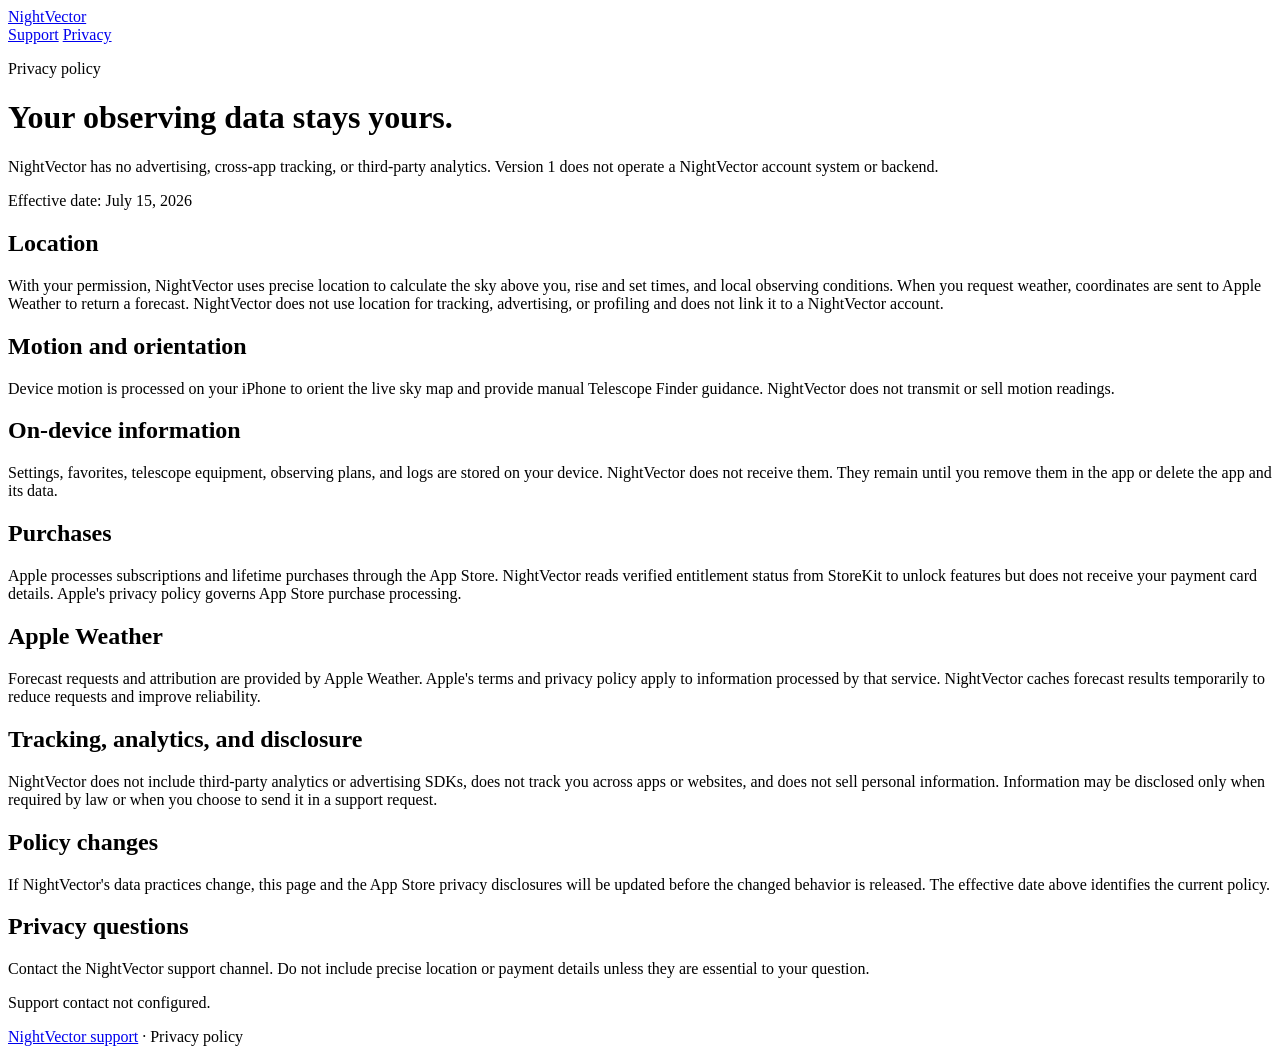
==== privacy/index.html @ 10f7e788 "Publish NightVector support site" ====
<!doctype html>
<html lang="en">
<head>
  <meta charset="utf-8">
  <meta name="viewport" content="width=device-width, initial-scale=1">
  <meta name="description" content="Privacy policy for the NightVector astronomy app.">
  <link rel="canonical" href="https://pvedda.github.io/nightvector-support/privacy/">
  <link rel="stylesheet" href="../styles.css">
  <title>NightVector Privacy Policy</title>
</head>
<body>
  <header class="site-header">
    <a class="wordmark" href="../">NightVector</a>
    <nav aria-label="Primary">
      <a href="../">Support</a>
      <a href="./" aria-current="page">Privacy</a>
    </nav>
  </header>
  <main>
    <p class="eyebrow">Privacy policy</p>
    <h1>Your observing data stays yours.</h1>
    <p class="intro">NightVector has no advertising, cross-app tracking, or third-party analytics. Version 1 does not operate a NightVector account system or backend.</p>
    <p class="updated">Effective date: July 15, 2026</p>

    <div class="sections">
      <section>
        <h2>Location</h2>
        <p>With your permission, NightVector uses precise location to calculate the sky above you, rise and set times, and local observing conditions. When you request weather, coordinates are sent to Apple Weather to return a forecast. NightVector does not use location for tracking, advertising, or profiling and does not link it to a NightVector account.</p>
      </section>
      <section>
        <h2>Motion and orientation</h2>
        <p>Device motion is processed on your iPhone to orient the live sky map and provide manual Telescope Finder guidance. NightVector does not transmit or sell motion readings.</p>
      </section>
      <section>
        <h2>On-device information</h2>
        <p>Settings, favorites, telescope equipment, observing plans, and logs are stored on your device. NightVector does not receive them. They remain until you remove them in the app or delete the app and its data.</p>
      </section>
      <section>
        <h2>Purchases</h2>
        <p>Apple processes subscriptions and lifetime purchases through the App Store. NightVector reads verified entitlement status from StoreKit to unlock features but does not receive your payment card details. Apple's privacy policy governs App Store purchase processing.</p>
      </section>
      <section>
        <h2>Apple Weather</h2>
        <p>Forecast requests and attribution are provided by Apple Weather. Apple's terms and privacy policy apply to information processed by that service. NightVector caches forecast results temporarily to reduce requests and improve reliability.</p>
      </section>
      <section>
        <h2>Tracking, analytics, and disclosure</h2>
        <p>NightVector does not include third-party analytics or advertising SDKs, does not track you across apps or websites, and does not sell personal information. Information may be disclosed only when required by law or when you choose to send it in a support request.</p>
      </section>
      <section>
        <h2>Policy changes</h2>
        <p>If NightVector's data practices change, this page and the App Store privacy disclosures will be updated before the changed behavior is released. The effective date above identifies the current policy.</p>
      </section>
    </div>

    <aside class="contact" aria-labelledby="privacy-contact-title">
      <h2 id="privacy-contact-title">Privacy questions</h2>
      <p>Contact the NightVector support channel. Do not include precise location or payment details unless they are essential to your question.</p>
      <p class="contact-value" data-support-contact>Support contact not configured.</p>
      <noscript><p>JavaScript is required to display the configured support contact.</p></noscript>
    </aside>
  </main>
  <footer class="site-footer"><a href="../">NightVector support</a> · Privacy policy</footer>
  <script src="../site-config.js"></script>
  <script src="../site.js"></script>
</body>
</html>
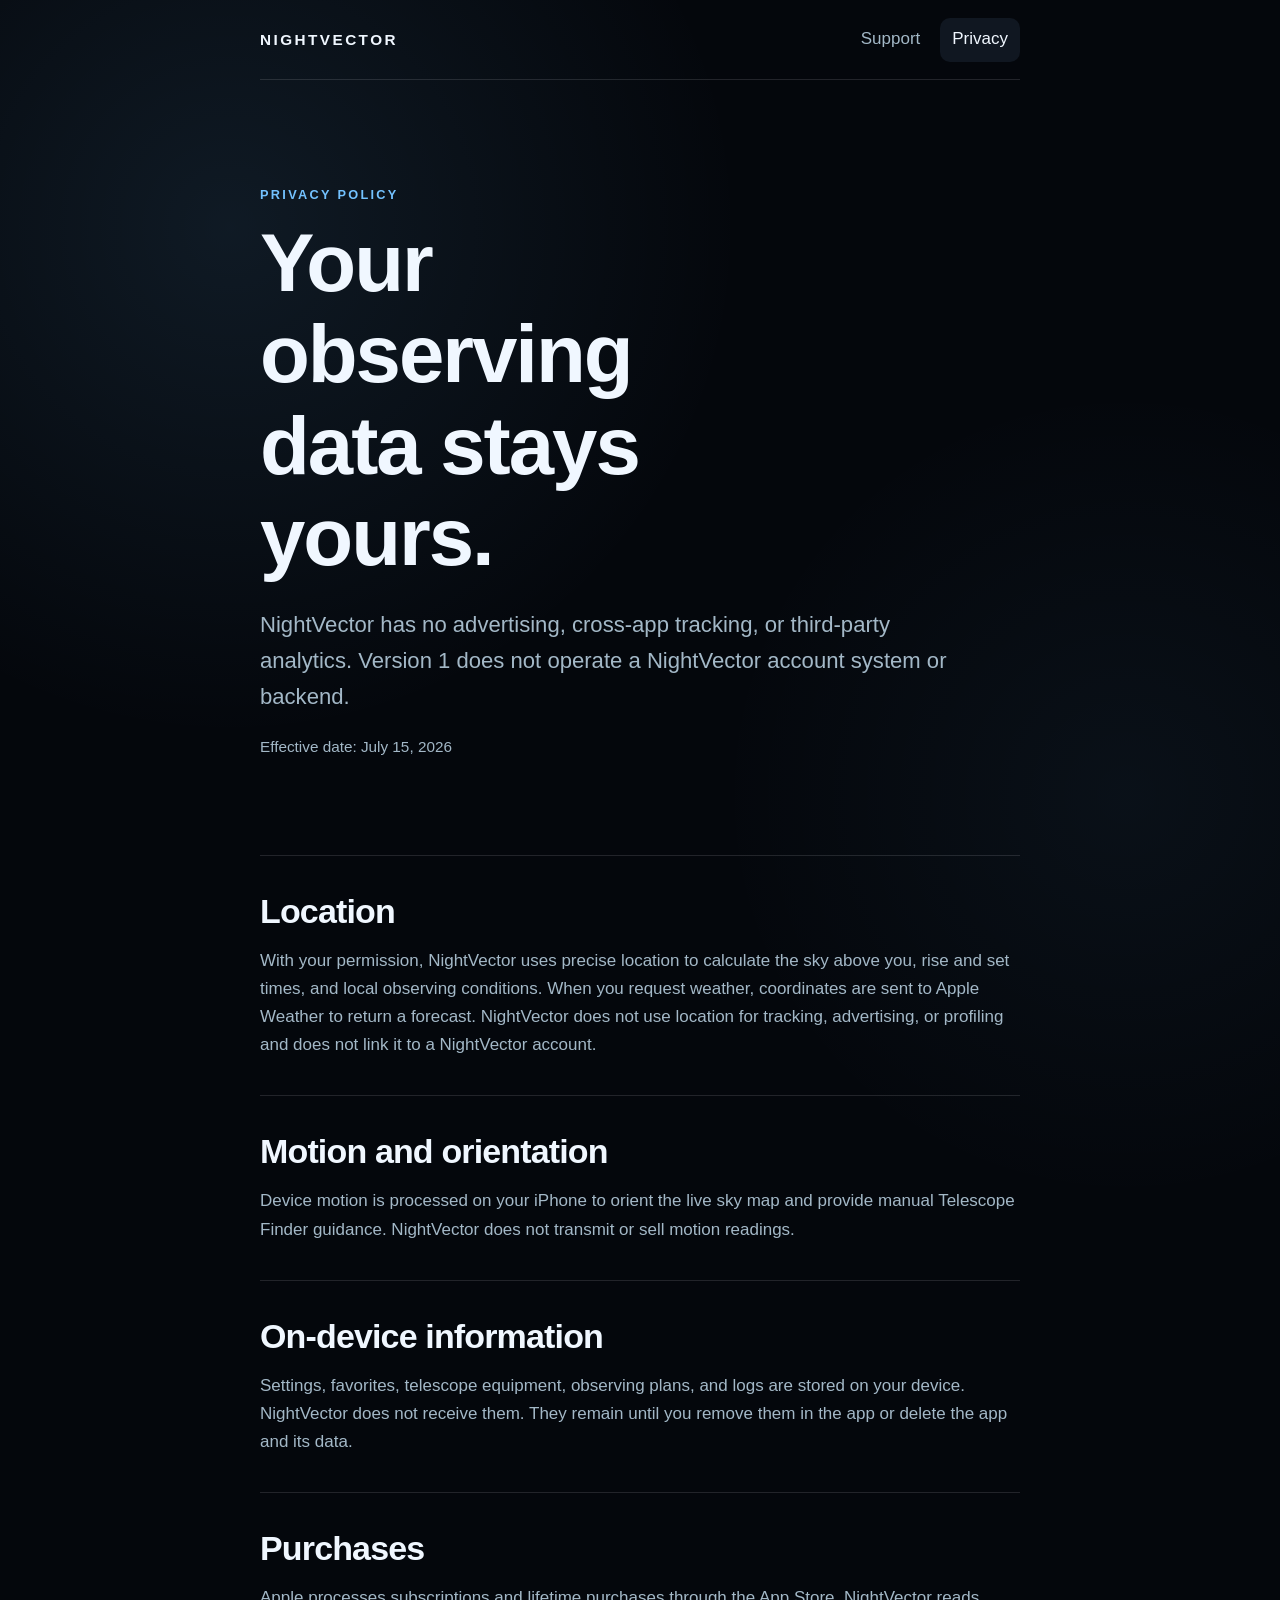
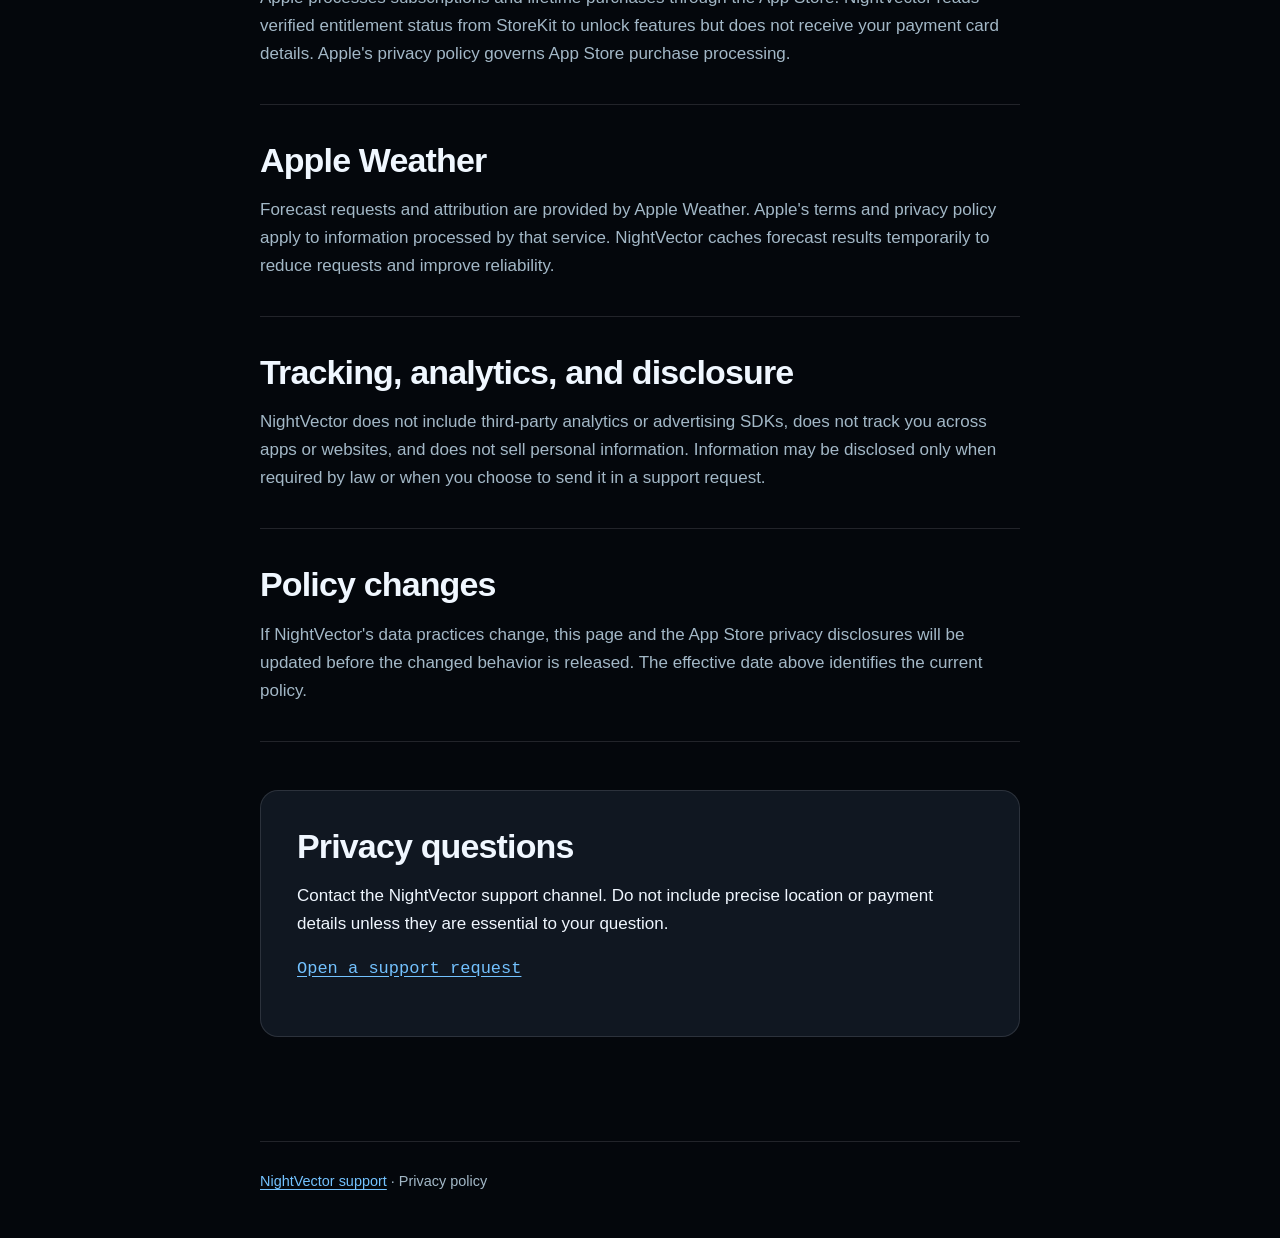
==== commit 5998cb1c: "Make support available without JavaScript" ====
--- a/privacy/index.html
+++ b/privacy/index.html
@@ -56,8 +56,7 @@
     <aside class="contact" aria-labelledby="privacy-contact-title">
       <h2 id="privacy-contact-title">Privacy questions</h2>
       <p>Contact the NightVector support channel. Do not include precise location or payment details unless they are essential to your question.</p>
-      <p class="contact-value" data-support-contact>Support contact not configured.</p>
-      <noscript><p>JavaScript is required to display the configured support contact.</p></noscript>
+      <p class="contact-value" data-support-contact><a href="https://github.com/pvedda/nightvector-support/issues">Open a support request</a></p>
     </aside>
   </main>
   <footer class="site-footer"><a href="../">NightVector support</a> · Privacy policy</footer>
--- a/styles.css
+++ b/styles.css
@@ -0,0 +1,197 @@
+:root {
+  color-scheme: dark;
+  --background: #04070c;
+  --raised: #101721;
+  --panel: #192333;
+  --primary: #f0f7ff;
+  --secondary: #a3b8c7;
+  --accent: #73c2ff;
+  --line: rgba(240, 247, 255, 0.12);
+  --content: 760px;
+}
+
+* {
+  box-sizing: border-box;
+}
+
+html {
+  background: var(--background);
+  color: var(--primary);
+  font-family: "Avenir Next", Avenir, "Segoe UI", sans-serif;
+  font-size: 17px;
+  line-height: 1.65;
+}
+
+body {
+  margin: 0;
+  min-height: 100vh;
+  background-image:
+    radial-gradient(circle at 18% 8%, rgba(115, 194, 255, 0.10), transparent 30rem),
+    radial-gradient(circle at 88% 28%, rgba(115, 194, 255, 0.05), transparent 24rem);
+}
+
+a {
+  color: var(--accent);
+  text-underline-offset: 0.2em;
+}
+
+a:hover {
+  color: var(--primary);
+}
+
+a:focus-visible {
+  border-radius: 4px;
+  outline: 3px solid var(--accent);
+  outline-offset: 4px;
+}
+
+.site-header,
+.site-footer,
+main {
+  margin-inline: auto;
+  width: min(calc(100% - 40px), var(--content));
+}
+
+.site-header {
+  align-items: center;
+  border-bottom: 1px solid var(--line);
+  display: flex;
+  justify-content: space-between;
+  min-height: 80px;
+}
+
+.wordmark {
+  color: var(--primary);
+  font-size: 0.9rem;
+  font-weight: 700;
+  letter-spacing: 0.16em;
+  text-decoration: none;
+  text-transform: uppercase;
+}
+
+nav {
+  display: flex;
+  gap: 8px;
+}
+
+nav a {
+  align-items: center;
+  border-radius: 10px;
+  color: var(--secondary);
+  display: inline-flex;
+  min-height: 44px;
+  padding: 0 12px;
+  text-decoration: none;
+}
+
+nav a[aria-current="page"] {
+  background: var(--raised);
+  color: var(--primary);
+}
+
+main {
+  padding-block: clamp(56px, 10vw, 104px);
+}
+
+.eyebrow {
+  color: var(--accent);
+  font-size: 0.75rem;
+  font-weight: 700;
+  letter-spacing: 0.18em;
+  margin: 0 0 12px;
+  text-transform: uppercase;
+}
+
+h1,
+h2 {
+  letter-spacing: -0.025em;
+  line-height: 1.12;
+}
+
+h1 {
+  font-size: clamp(2.5rem, 8vw, 4.8rem);
+  margin: 0;
+  max-width: 12ch;
+}
+
+h2 {
+  font-size: clamp(1.45rem, 4vw, 2rem);
+  margin: 0 0 14px;
+}
+
+.intro {
+  color: var(--secondary);
+  font-size: clamp(1.08rem, 2.5vw, 1.3rem);
+  margin: 24px 0 0;
+  max-width: 58ch;
+}
+
+.sections {
+  border-top: 1px solid var(--line);
+  margin-top: clamp(56px, 10vw, 96px);
+}
+
+section {
+  border-bottom: 1px solid var(--line);
+  padding-block: 36px;
+}
+
+section p,
+section ul {
+  color: var(--secondary);
+  margin-bottom: 0;
+}
+
+section li + li {
+  margin-top: 10px;
+}
+
+.contact {
+  background: var(--raised);
+  border: 1px solid var(--line);
+  border-radius: 18px;
+  margin-top: 48px;
+  padding: clamp(24px, 5vw, 36px);
+}
+
+.contact-value {
+  color: var(--primary);
+  font-family: ui-monospace, "SFMono-Regular", Consolas, monospace;
+  overflow-wrap: anywhere;
+}
+
+.updated {
+  color: var(--secondary);
+  font-size: 0.9rem;
+  margin-top: 18px;
+}
+
+.site-footer {
+  border-top: 1px solid var(--line);
+  color: var(--secondary);
+  font-size: 0.85rem;
+  padding-block: 28px 44px;
+}
+
+@media (max-width: 560px) {
+  .site-header {
+    align-items: flex-start;
+    flex-direction: column;
+    padding-block: 18px;
+  }
+
+  nav {
+    width: 100%;
+  }
+
+  nav a {
+    justify-content: center;
+    width: 50%;
+  }
+}
+
+@media (prefers-reduced-motion: no-preference) {
+  a {
+    transition: color 140ms ease, background-color 140ms ease;
+  }
+}
